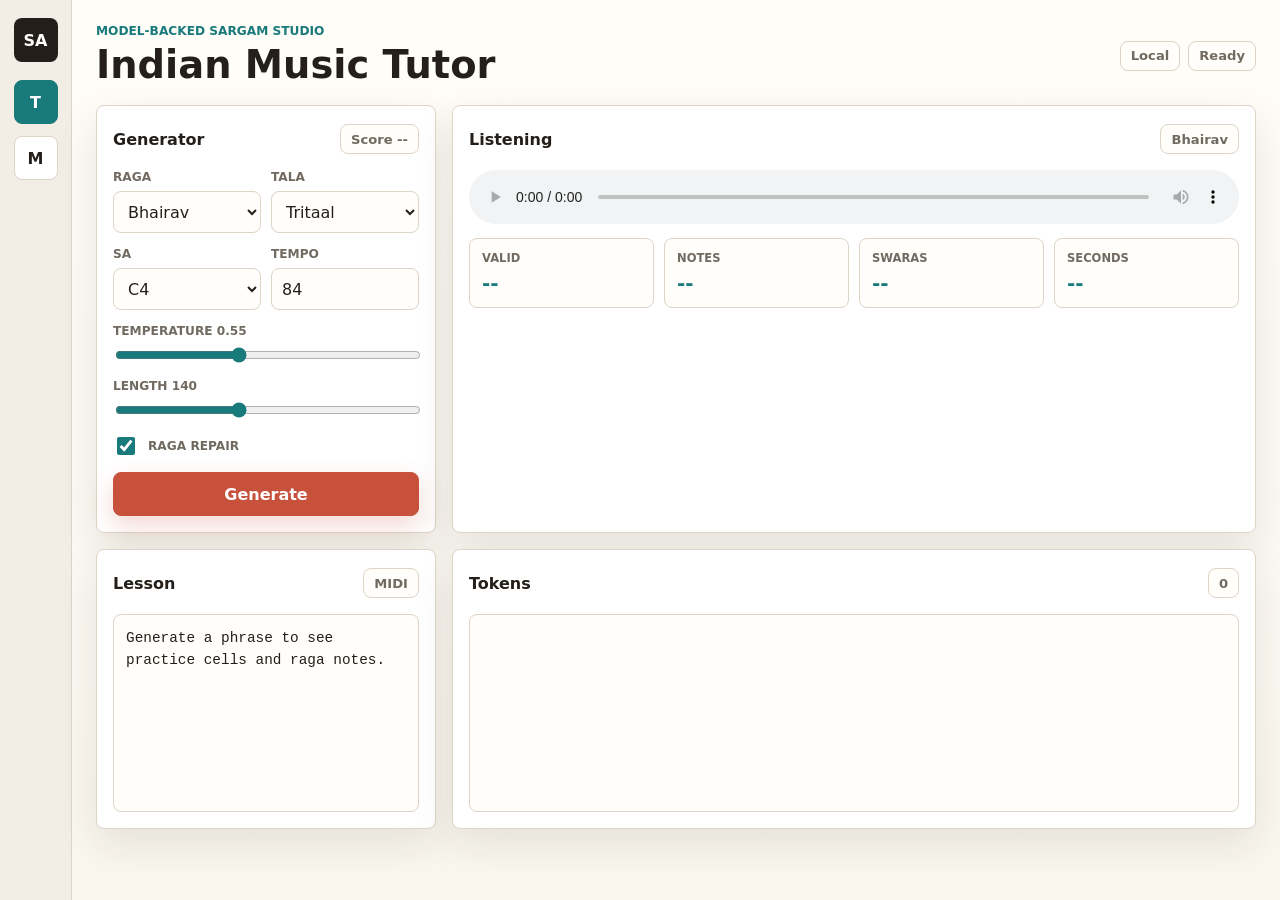
==== indian_tutor.html @ aaeb8e62 "Add Indian music tutor prototype" ====
<!doctype html>
<html lang="en">
  <head>
    <meta charset="utf-8">
    <meta name="viewport" content="width=device-width, initial-scale=1">
    <title>Indian Music Tutor</title>
    <link rel="stylesheet" href="indian_tutor.css">
  </head>
  <body>
    <main class="shell">
      <aside class="sidebar">
        <div class="mark">SA</div>
        <nav class="nav" aria-label="Views">
          <a class="nav-item active" href="indian_tutor.html" title="Tutor" aria-label="Tutor">T</a>
          <a class="nav-item" href="index.html" title="MotifLab" aria-label="MotifLab">M</a>
        </nav>
      </aside>

      <section class="workspace">
        <header class="topbar">
          <div>
            <p class="eyebrow">Model-backed sargam studio</p>
            <h1>Indian Music Tutor</h1>
          </div>
          <div class="status-strip">
            <span id="deviceBadge">Local</span>
            <span id="statusBadge">Ready</span>
          </div>
        </header>

        <section class="grid">
          <form class="panel controls" id="generateForm">
            <div class="panel-title">
              <h2>Generator</h2>
              <span id="scoreBadge">Score --</span>
            </div>

            <div class="field-row">
              <label class="field">
                <span>Raga</span>
                <select id="ragaInput">
                  <option value="BHAIRAV">Bhairav</option>
                  <option value="TODI">Todi</option>
                  <option value="POORVI">Poorvi</option>
                </select>
              </label>
              <label class="field">
                <span>Tala</span>
                <select id="talaInput">
                  <option value="TRITAAL">Tritaal</option>
                  <option value="EKTAAL">Ektaal</option>
                  <option value="JHAAPTAAL">Jhaaptaal</option>
                  <option value="CHOUTAAL">Choutaal</option>
                  <option value="DHAMAAR">Dhamaar</option>
                </select>
              </label>
            </div>

            <div class="field-row">
              <label class="field">
                <span>Sa</span>
                <select id="saInput">
                  <option value="C4">C4</option>
                  <option value="D4">D4</option>
                  <option value="E4">E4</option>
                  <option value="F4">F4</option>
                  <option value="G4">G4</option>
                </select>
              </label>
              <label class="field">
                <span>Tempo</span>
                <input id="tempoInput" type="number" min="54" max="144" value="84">
              </label>
            </div>

            <label class="slider-field">
              <span>Temperature <output id="temperatureValue">0.55</output></span>
              <input id="temperatureInput" type="range" min="0.25" max="1" step="0.01" value="0.55">
            </label>

            <label class="slider-field">
              <span>Length <output id="lengthValue">140</output></span>
              <input id="lengthInput" type="range" min="60" max="260" step="10" value="140">
            </label>

            <label class="toggle-row">
              <input id="repairInput" type="checkbox" checked>
              <span>Raga repair</span>
            </label>

            <button class="primary-button" id="generateButton" type="submit">Generate</button>
          </form>

          <section class="panel listen-panel">
            <div class="panel-title">
              <h2>Listening</h2>
              <span id="ragaBadge">Bhairav</span>
            </div>
            <audio id="audioPlayer" controls preload="none"></audio>
            <div class="metrics">
              <article>
                <span>Valid</span>
                <strong id="validMetric">--</strong>
              </article>
              <article>
                <span>Notes</span>
                <strong id="notesMetric">--</strong>
              </article>
              <article>
                <span>Swaras</span>
                <strong id="swarasMetric">--</strong>
              </article>
              <article>
                <span>Seconds</span>
                <strong id="secondsMetric">--</strong>
              </article>
            </div>
            <div class="swara-board" id="swaraBoard"></div>
          </section>

          <section class="panel lesson-panel">
            <div class="panel-title">
              <h2>Lesson</h2>
              <a id="midiLink" href="#" aria-disabled="true">MIDI</a>
            </div>
            <pre id="lessonOutput">Generate a phrase to see practice cells and raga notes.</pre>
          </section>

          <section class="panel token-panel">
            <div class="panel-title">
              <h2>Tokens</h2>
              <span id="tokenCount">0</span>
            </div>
            <pre id="tokenOutput"></pre>
          </section>
        </section>
      </section>
    </main>
    <script src="indian_tutor.js"></script>
  </body>
</html>
---- indian_tutor.css ----
:root {
  --ink: #241f1a;
  --muted: #716a61;
  --paper: #faf7ef;
  --panel: #ffffff;
  --line: #ddd3c7;
  --teal: #197a7c;
  --coral: #c8513c;
  --mustard: #b48616;
  --indigo: #4f5d95;
  --green: #2f7d4a;
  --shadow: 0 16px 42px rgba(36, 31, 26, 0.1);
}

* {
  box-sizing: border-box;
}

body {
  margin: 0;
  min-height: 100vh;
  color: var(--ink);
  background: linear-gradient(180deg, #fffdf8, var(--paper));
  font-family: Inter, ui-sans-serif, system-ui, -apple-system, BlinkMacSystemFont, "Segoe UI", sans-serif;
}

button,
input,
select {
  font: inherit;
}

button {
  cursor: pointer;
}

.shell {
  display: grid;
  grid-template-columns: 72px minmax(0, 1fr);
  min-height: 100vh;
}

.sidebar {
  display: flex;
  align-items: center;
  flex-direction: column;
  gap: 18px;
  padding: 18px 10px;
  border-right: 1px solid var(--line);
  background: #f3eee5;
}

.mark,
.nav-item {
  display: grid;
  width: 44px;
  height: 44px;
  place-items: center;
  border-radius: 8px;
  text-decoration: none;
  font-weight: 850;
}

.mark {
  color: white;
  background: var(--ink);
}

.nav {
  display: grid;
  gap: 12px;
}

.nav-item {
  color: var(--ink);
  border: 1px solid var(--line);
  background: white;
}

.nav-item.active {
  color: white;
  background: var(--teal);
  border-color: var(--teal);
}

.workspace {
  min-width: 0;
  padding: 24px;
}

.topbar {
  display: flex;
  justify-content: space-between;
  gap: 16px;
  align-items: center;
  margin-bottom: 18px;
}

.eyebrow {
  margin: 0 0 4px;
  color: var(--teal);
  font-size: 0.76rem;
  font-weight: 850;
  letter-spacing: 0;
  text-transform: uppercase;
}

h1,
h2 {
  margin: 0;
  letter-spacing: 0;
}

h1 {
  font-size: clamp(1.8rem, 3vw, 2.6rem);
}

h2 {
  font-size: 1rem;
}

.status-strip {
  display: flex;
  gap: 8px;
}

.status-strip span,
#scoreBadge,
#ragaBadge,
#tokenCount,
.panel-title a {
  min-height: 30px;
  display: inline-flex;
  align-items: center;
  padding: 0 10px;
  color: var(--muted);
  border: 1px solid var(--line);
  border-radius: 8px;
  background: #fffefa;
  font-size: 0.82rem;
  font-weight: 800;
  text-decoration: none;
}

.grid {
  display: grid;
  grid-template-columns: minmax(280px, 340px) minmax(420px, 1fr);
  gap: 16px;
}

.panel {
  min-width: 0;
  padding: 16px;
  border: 1px solid var(--line);
  border-radius: 8px;
  background: var(--panel);
  box-shadow: var(--shadow);
}

.controls,
.listen-panel,
.lesson-panel,
.token-panel {
  display: flex;
  flex-direction: column;
  gap: 14px;
}

.lesson-panel,
.token-panel {
  min-height: 280px;
}

.panel-title {
  display: flex;
  align-items: center;
  justify-content: space-between;
  gap: 12px;
  min-height: 34px;
}

.field-row {
  display: grid;
  grid-template-columns: 1fr 1fr;
  gap: 10px;
}

.field,
.slider-field {
  display: flex;
  flex-direction: column;
  gap: 7px;
}

.field span,
.slider-field span,
.toggle-row span {
  color: var(--muted);
  font-size: 0.76rem;
  font-weight: 850;
  text-transform: uppercase;
}

select,
input[type="number"] {
  width: 100%;
  min-height: 42px;
  padding: 0 10px;
  color: var(--ink);
  background: #fffefa;
  border: 1px solid var(--line);
  border-radius: 8px;
}

input[type="range"] {
  width: 100%;
  accent-color: var(--teal);
}

.toggle-row {
  display: flex;
  align-items: center;
  gap: 10px;
}

.toggle-row input {
  width: 18px;
  height: 18px;
  accent-color: var(--teal);
}

.primary-button {
  min-height: 44px;
  border: 1px solid var(--coral);
  border-radius: 8px;
  color: white;
  background: var(--coral);
  font-weight: 850;
  box-shadow: 0 10px 24px rgba(200, 81, 60, 0.22);
}

.primary-button:disabled {
  cursor: wait;
  opacity: 0.72;
}

audio {
  width: 100%;
}

.metrics {
  display: grid;
  grid-template-columns: repeat(4, 1fr);
  gap: 10px;
}

.metrics article {
  padding: 12px;
  border: 1px solid var(--line);
  border-radius: 8px;
  background: #fffefa;
}

.metrics span {
  display: block;
  margin-bottom: 6px;
  color: var(--muted);
  font-size: 0.72rem;
  font-weight: 850;
  text-transform: uppercase;
}

.metrics strong {
  color: var(--teal);
  font-size: 1.25rem;
}

.swara-board {
  display: grid;
  grid-template-columns: repeat(auto-fill, minmax(54px, 1fr));
  gap: 8px;
}

.swara-chip {
  min-height: 38px;
  display: grid;
  place-items: center;
  border-radius: 8px;
  color: white;
  background: var(--indigo);
  font-weight: 850;
}

.swara-chip[data-tone="strong"] {
  background: var(--teal);
}

.swara-chip[data-tone="soft"] {
  background: var(--mustard);
}

pre {
  flex: 1;
  margin: 0;
  overflow: auto;
  white-space: pre-wrap;
  overflow-wrap: anywhere;
  color: var(--ink);
  background: #fffefa;
  border: 1px solid var(--line);
  border-radius: 8px;
  padding: 12px;
  font: 0.9rem/1.55 ui-monospace, SFMono-Regular, Menlo, Monaco, Consolas, "Liberation Mono", monospace;
}

@media (max-width: 920px) {
  .shell {
    grid-template-columns: 1fr;
  }

  .sidebar {
    display: none;
  }

  .workspace {
    padding: 16px;
  }

  .topbar,
  .grid {
    grid-template-columns: 1fr;
  }

  .topbar {
    align-items: flex-start;
    flex-direction: column;
  }

  .metrics {
    grid-template-columns: repeat(2, 1fr);
  }
}
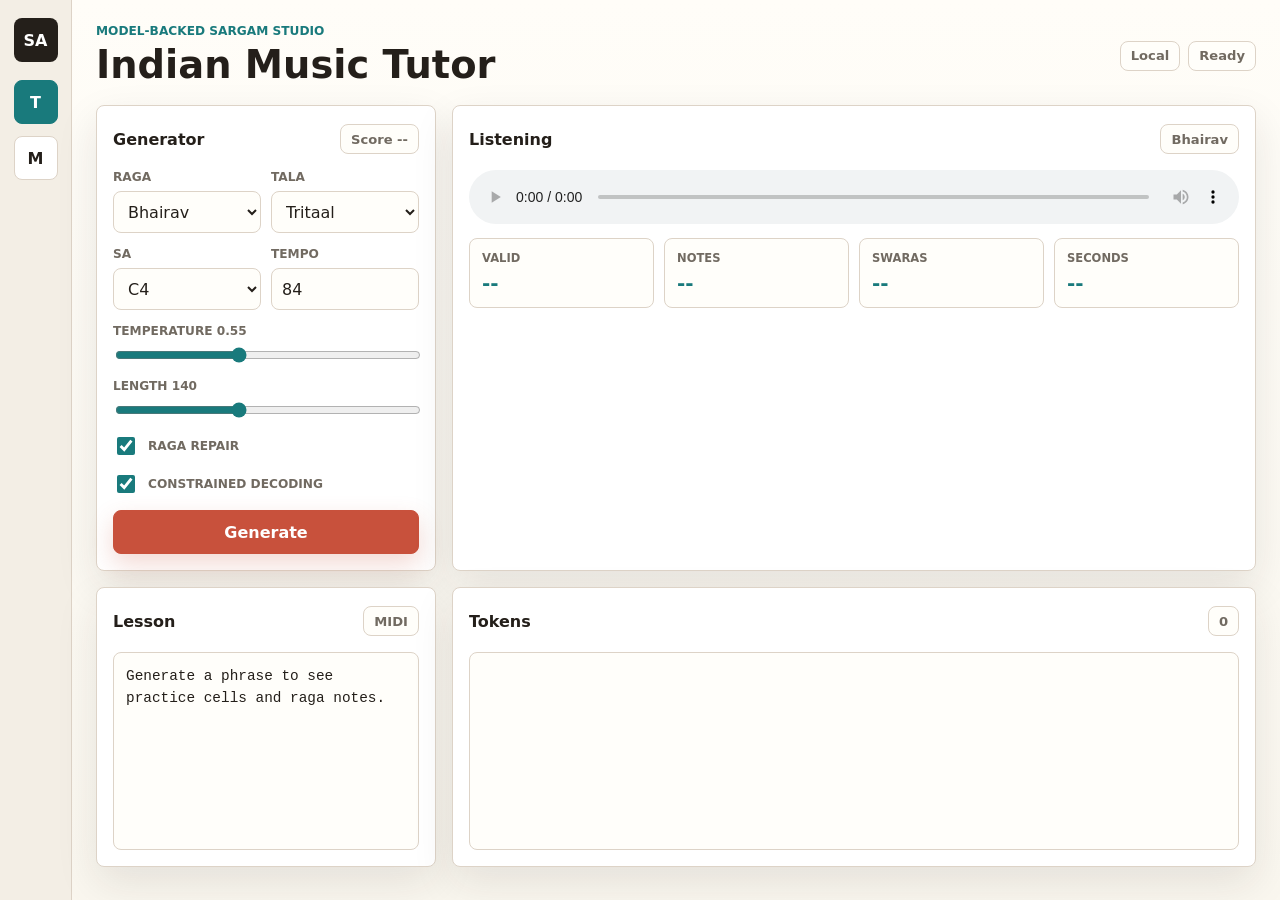
==== commit 18d8d100: "Add raga constrained decoding" ====
--- a/indian_tutor.html
+++ b/indian_tutor.html
@@ -88,6 +88,11 @@
               <span>Raga repair</span>
             </label>
 
+            <label class="toggle-row">
+              <input id="constrainInput" type="checkbox" checked>
+              <span>Constrained decoding</span>
+            </label>
+
             <button class="primary-button" id="generateButton" type="submit">Generate</button>
           </form>
 
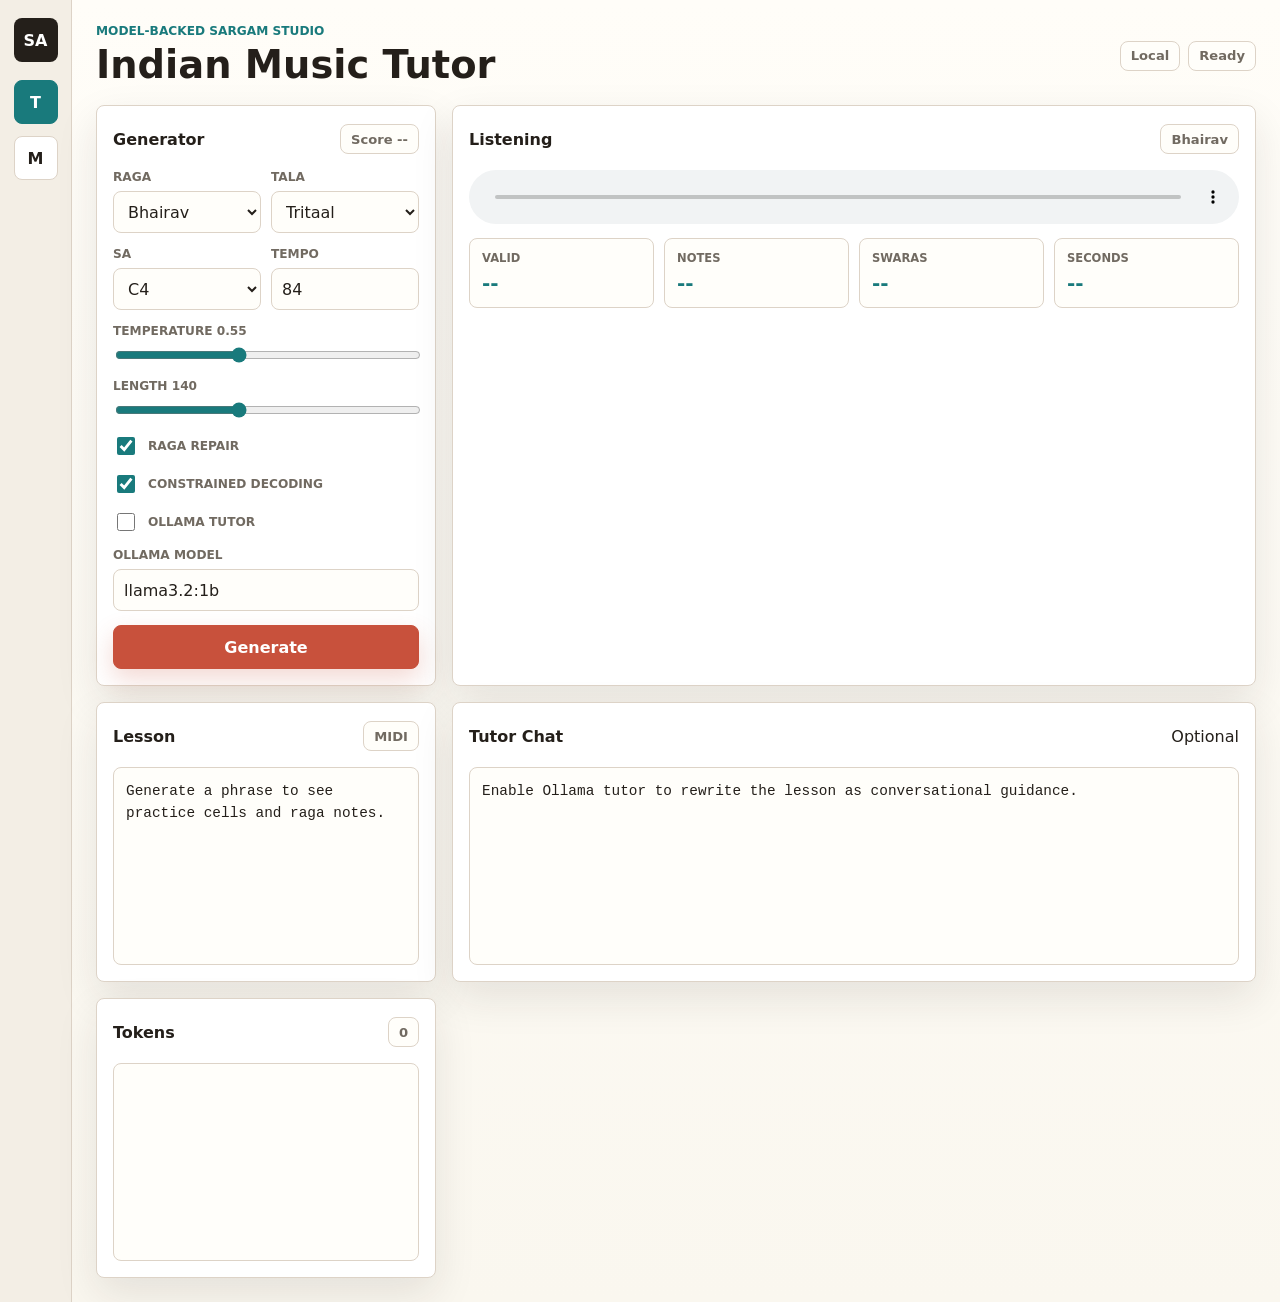
==== commit efb13a2e: "Add optional Ollama tutor layer" ====
--- a/indian_tutor.html
+++ b/indian_tutor.html
@@ -93,6 +93,16 @@
               <span>Constrained decoding</span>
             </label>
 
+            <label class="toggle-row">
+              <input id="ollamaInput" type="checkbox">
+              <span>Ollama tutor</span>
+            </label>
+
+            <label class="field">
+              <span>Ollama model</span>
+              <input id="ollamaModelInput" type="text" value="llama3.2:1b">
+            </label>
+
             <button class="primary-button" id="generateButton" type="submit">Generate</button>
           </form>
 
@@ -131,6 +141,14 @@
             <pre id="lessonOutput">Generate a phrase to see practice cells and raga notes.</pre>
           </section>
 
+          <section class="panel lesson-panel">
+            <div class="panel-title">
+              <h2>Tutor Chat</h2>
+              <span id="ollamaBadge">Optional</span>
+            </div>
+            <pre id="chatOutput">Enable Ollama tutor to rewrite the lesson as conversational guidance.</pre>
+          </section>
+
           <section class="panel token-panel">
             <div class="panel-title">
               <h2>Tokens</h2>
--- a/indian_tutor.css
+++ b/indian_tutor.css
@@ -202,7 +202,8 @@
 }
 
 select,
-input[type="number"] {
+input[type="number"],
+input[type="text"] {
   width: 100%;
   min-height: 42px;
   padding: 0 10px;
